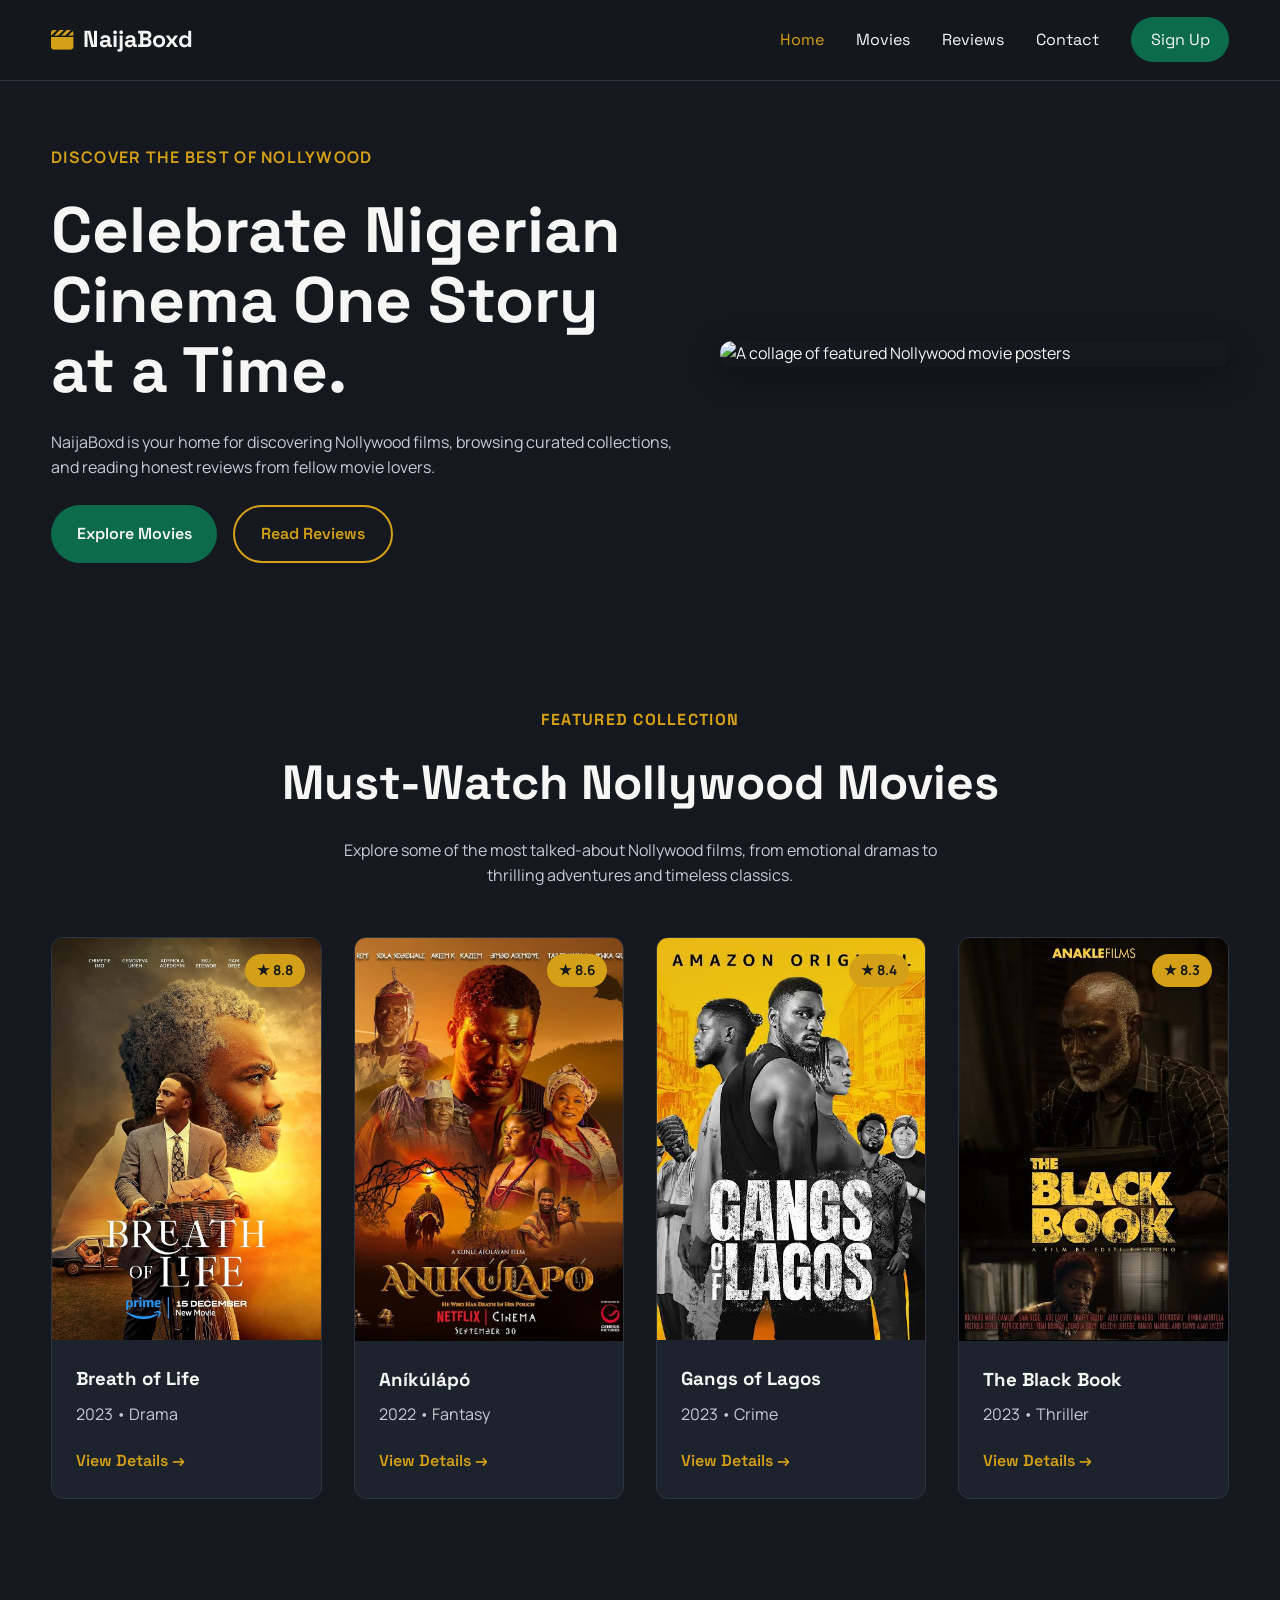
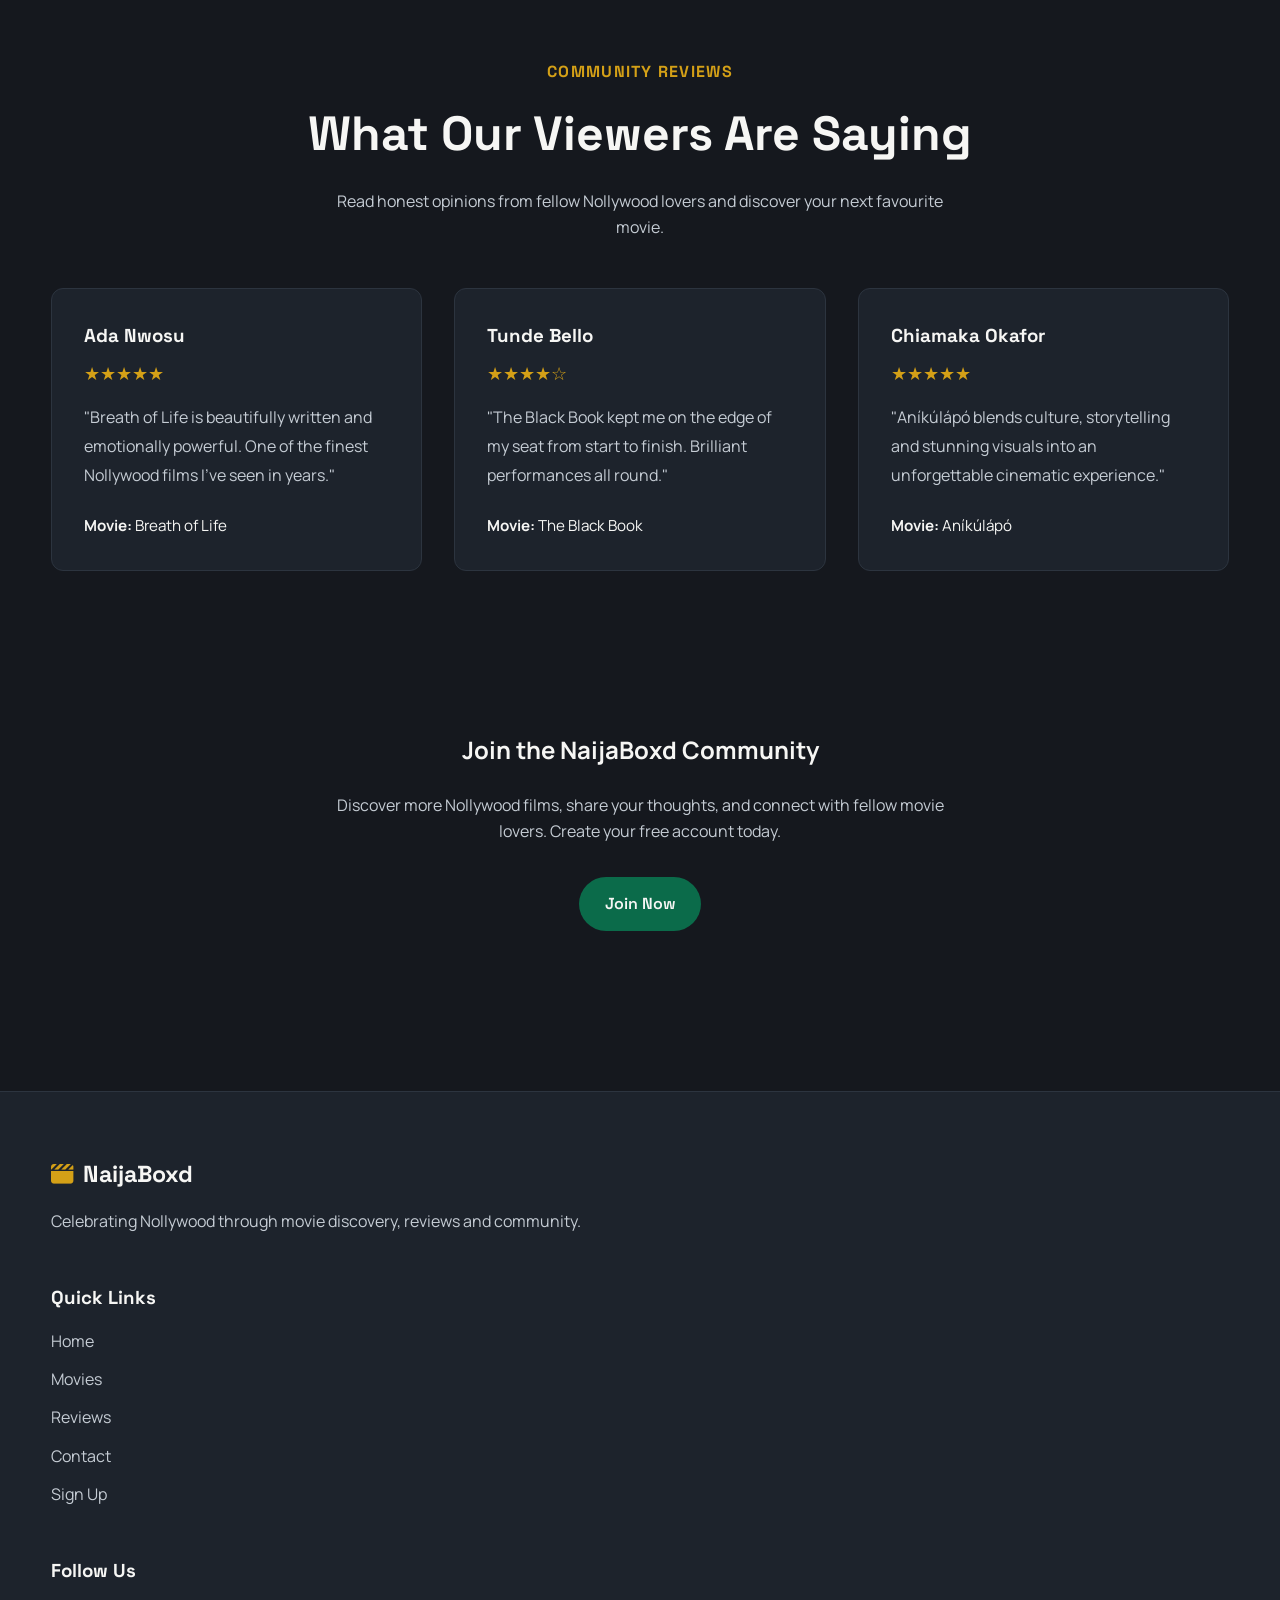
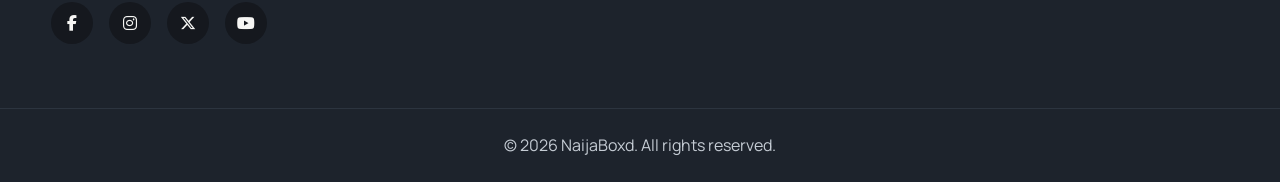
==== index.html @ 6eab602f "submission" ====
<!DOCTYPE html>
<html lang="en">
<head>
    <!-- ==========================================
         Document Meta Information
    =========================================== -->
    <meta charset="UTF-8">
    <meta name="viewport" content="width=device-width, initial-scale=1.0">

    <title>NaijaBoxd | Discover Nollywood Movies</title>

    <meta
        name="description"
        content="Discover Nollywood movies, browse curated collections, and read thoughtful reviews on NaijaBoxd."
    >

    <!-- Google Fonts -->
    <link rel="preconnect" href="https://fonts.googleapis.com">
    <link rel="preconnect" href="https://fonts.gstatic.com" crossorigin>

    <link href="https://fonts.googleapis.com/css2?family=Manrope:wght@400;500;600;700&family=Space+Grotesk:wght@500;600;700&display=swap" rel="stylesheet">

    <!-- Font Awesome -->
    <link
        rel="stylesheet"
        href="https://cdnjs.cloudflare.com/ajax/libs/font-awesome/6.7.2/css/all.min.css"
    >

    <!-- Global Styles -->
    <link rel="stylesheet" href="css/style.css">
    <!-- Local Styles -->
    <link rel="stylesheet" href="css/index.css">
</head>

<body>

    <!-- ==========================================
         Site Header
    =========================================== -->

    <header class="site-header">

        <div class="header-container">

            <!-- ======================
                 Brand Logo
            ======================= -->

            <a href="index.html" class="logo" aria-label="NaijaBoxd Home">

                <i class="fa-solid fa-clapperboard"></i>

                <span>NaijaBoxd</span>

            </a>


            <!-- ====================================
                 Mobile Navigation Toggle
            ===================================== -->

            <input
                type="checkbox"
                id="nav-toggle"
                class="nav-toggle"
                aria-label="Toggle Navigation Menu"
            >

            <label
                for="nav-toggle"
                class="hamburger"
                aria-hidden="true"
            >
                <span></span>
                <span></span>
                <span></span>
            </label>


            <!-- ======================
                 Main Navigation
            ======================= -->

            <nav
                class="main-navigation"
                aria-label="Primary Navigation"
            >

                <ul class="nav-list">

                    <li>
                        <a href="index.html" class="active">
                            Home
                        </a>
                    </li>

                    <!-- Movies Dropdown -->

                    <li class="dropdown">

                        <a href="movies.html">
                            Movies
                        </a>

                        <ul
                            class="dropdown-menu"
                            aria-label="Movie Categories"
                        >

                            <li>
                                <a href="movies.html#trending">
                                    Trending
                                </a>
                            </li>

                            <li>
                                <a href="movies.html#loved-classics">
                                    Loved Classics
                                </a>
                            </li>

                            <li>
                                <a href="movies.html#nollywood-classics">
                                    Nollywood Classics
                                </a>
                            </li>

                        </ul>

                    </li>

                    <li>
                        <a href="reviews.html">
                            Reviews
                        </a>
                    </li>

                    <li>
                        <a href="contact.html">
                            Contact
                        </a>
                    </li>

                    <li>

                        <a
                            href="signup.html"
                            class="signup-btn"
                        >
                            Sign Up
                        </a>

                    </li>

                </ul>

            </nav>

        </div>

    </header>

    <!-- ==========================================
     Hero Section
========================================== -->

    <main>

        <section class="hero">

            <div class="hero-container">

                <!-- Hero Content -->

                <article class="hero-content">

                    <p class="hero-tagline">
                        Discover the Best of Nollywood
                    </p>

                    <h1>
                        Celebrate Nigerian Cinema One Story at a Time.
                    </h1>

                    <p class="hero-description">
                        NaijaBoxd is your home for discovering Nollywood films,
                        browsing curated collections, and reading honest reviews
                        from fellow movie lovers.
                    </p>

                    <div class="hero-actions">

                        <a href="movies.html" class="btn btn-primary">
                            Explore Movies
                        </a>

                        <a href="reviews.html" class="btn btn-secondary">
                            Read Reviews
                        </a>

                    </div>

                </article>

                <!-- Hero Visual -->

                <aside
                    class="hero-visual"
                    aria-label="Featured Nollywood Posters"
                >

                    <img
                        src="images/featured-posters.jpg"
                        alt="A collage of featured Nollywood movie posters"
                    >

                </aside>

            </div>

        </section>

        <!-- ==========================================
            Featured Collection Section
        ========================================== -->

        <section class="featured-collection" aria-labelledby="featured-heading">

            <div class="section-container">

                <header class="section-header">

                    <p class="section-tag">
                        Featured Collection
                    </p>

                    <h2 id="featured-heading">
                        Must-Watch Nollywood Movies
                    </h2>

                    <p class="section-description">
                        Explore some of the most talked-about Nollywood films, from
                        emotional dramas to thrilling adventures and timeless classics.
                    </p>

                </header>

                <div class="movie-grid">

                    <!-- Movie Card 1 -->

                    <article class="movie-card">

                        <figure class="movie-poster">

                            <img
                                src="images/posters/Breath_of_Life_(2023).jpg"
                                alt="Breath of Life movie poster"
                            >

                            <span class="movie-rating">
                                ★ 8.8
                            </span>

                        </figure>

                        <div class="movie-info">

                            <h3 class="movie-title">
                                Breath of Life
                            </h3>

                            <p class="movie-meta">
                                2023 • Drama
                            </p>

                            <a href="#" class="movie-link">
                                View Details →
                            </a>

                        </div>

                    </article>

                    <!-- Movie Card 2 -->

                    <article class="movie-card">

                        <figure class="movie-poster">

                            <img
                                src="images/posters/anilulapo-final.jpg"
                                alt="Aníkúlápó movie poster"
                            >

                            <span class="movie-rating">
                                ★ 8.6
                            </span>

                        </figure>

                        <div class="movie-info">

                            <h3 class="movie-title">
                                Aníkúlápó
                            </h3>

                            <p class="movie-meta">
                                2022 • Fantasy
                            </p>

                            <a href="#" class="movie-link">
                                View Details →
                            </a>

                        </div>

                    </article>

                    <!-- Movie Card 3 -->

                    <article class="movie-card">

                        <figure class="movie-poster">

                            <img
                                src="images/posters/gangsoflasgidimain.jfif"
                                alt="Gangs of Lagos movie poster"
                            >

                            <span class="movie-rating">
                                ★ 8.4
                            </span>

                        </figure>

                        <div class="movie-info">

                            <h3 class="movie-title">
                                Gangs of Lagos
                            </h3>

                            <p class="movie-meta">
                                2023 • Crime
                            </p>

                            <a href="#" class="movie-link">
                                View Details →
                            </a>

                        </div>

                    </article>

                    <!-- Movie Card 4 -->

                    <article class="movie-card">

                        <figure class="movie-poster">

                            <img
                                src="images/posters/black-book-main.jfif"
                                alt="The Black Book movie poster"
                            >

                            <span class="movie-rating">
                                ★ 8.3
                            </span>

                        </figure>

                        <div class="movie-info">

                            <h3 class="movie-title">
                                The Black Book
                            </h3>

                            <p class="movie-meta">
                                2023 • Thriller
                            </p>

                            <a href="#" class="movie-link">
                                View Details →
                            </a>

                        </div>
                    </article>
                </div>
            </div>
        </section>

        <!-- ==========================================
     Featured Reviews Section
        ========================================== -->

        <section class="featured-reviews" aria-labelledby="reviews-heading">

            <div class="section-container">

                <header class="section-header">

                    <p class="section-tag">
                        Community Reviews
                    </p>

                    <h2 id="reviews-heading">
                        What Our Viewers Are Saying
                    </h2>

                    <p class="section-description">
                        Read honest opinions from fellow Nollywood lovers and discover
                        your next favourite movie.
                    </p>

                </header>

                <div class="reviews-grid">

                    <!-- Review Card 1 -->

                    <article class="review-card">

                        <h3 class="reviewer-name">
                            Ada Nwosu
                        </h3>

                        <p class="review-rating">
                            ★★★★★
                        </p>

                        <p class="review-text">
                            "Breath of Life is beautifully written and emotionally
                            powerful. One of the finest Nollywood films I've seen in
                            years."
                        </p>

                        <p class="review-movie">
                            <strong>Movie:</strong> Breath of Life
                        </p>

                    </article>

                    <!-- Review Card 2 -->

                    <article class="review-card">

                        <h3 class="reviewer-name">
                            Tunde Bello
                        </h3>

                        <p class="review-rating">
                            ★★★★☆
                        </p>

                        <p class="review-text">
                            "The Black Book kept me on the edge of my seat from start
                            to finish. Brilliant performances all round."
                        </p>

                        <p class="review-movie">
                            <strong>Movie:</strong> The Black Book
                        </p>

                    </article>

                    <!-- Review Card 3 -->

                    <article class="review-card">

                        <h3 class="reviewer-name">
                            Chiamaka Okafor
                        </h3>

                        <p class="review-rating">
                            ★★★★★
                        </p>

                        <p class="review-text">
                            "Aníkúlápó blends culture, storytelling and stunning visuals
                            into an unforgettable cinematic experience."
                        </p>

                        <p class="review-movie">
                            <strong>Movie:</strong> Aníkúlápó
                        </p>

                    </article>

                </div>

            </div>

        </section>

        <!-- ==========================================
            Join the Community Section
        ========================================== -->

        <section class="join-community" aria-labelledby="community-heading">

            <div class="section-container">

                <h2 id="community-heading">
                    Join the NaijaBoxd Community
                </h2>

                <p class="community-text">
                    Discover more Nollywood films, share your thoughts, and connect
                    with fellow movie lovers. Create your free account today.
                </p>

                <a href="signup.html" class="btn btn-primary">
                    Join Now
                </a>

            </div>
        </section>
    </main>

    <!-- ==========================================
    Site Footer
    ========================================== -->

    <footer class="site-footer">

        <div class="footer-container">

            <!-- Brand -->

            <div class="footer-brand">

                <a href="index.html" class="logo">

                    <i class="fa-solid fa-clapperboard"></i>

                    <span>NaijaBoxd</span>

                </a>

                <p>
                    Celebrating Nollywood through movie discovery,
                    reviews and community.
                </p>

            </div>

            <!-- Quick Links -->

            <nav
                class="footer-nav"
                aria-label="Footer Navigation"
            >

                <h3>Quick Links</h3>

                <ul>

                    <li><a href="index.html">Home</a></li>

                    <li><a href="movies.html">Movies</a></li>

                    <li><a href="reviews.html">Reviews</a></li>

                    <li><a href="contact.html">Contact</a></li>

                    <li><a href="signup.html">Sign Up</a></li>

                </ul>

            </nav>

            <!-- Socials -->

            <div class="footer-social">

                <h3>Follow Us</h3>

                <div class="social-icons">

                    <a href="#" aria-label="Facebook">

                        <i class="fa-brands fa-facebook-f"></i>

                    </a>

                    <a href="#" aria-label="Instagram">

                        <i class="fa-brands fa-instagram"></i>

                    </a>

                    <a href="#" aria-label="X">

                        <i class="fa-brands fa-x-twitter"></i>

                    </a>

                    <a href="#" aria-label="YouTube">

                        <i class="fa-brands fa-youtube"></i>

                    </a>

                </div>

            </div>

        </div>

        <div class="footer-bottom">

            <p>

                &copy; 2026 NaijaBoxd. All rights reserved.

            </p>

        </div>

    </footer>
</body>
</html>
---- css/style.css ----
/* ==========================================
   GOOGLE FONT VARIABLES
========================================== */

:root{

    --clr-bg:#15181E;
    --clr-surface:#1D232C;

    --clr-primary:#0B6B4A;
    --clr-primary-light:#13865F;

    --clr-accent:#D4A017;

    --clr-text:#F6F6F4;
    --clr-muted:#C5CCD4;

    --clr-border:#2C343F;

    --font-heading:"Space Grotesk", sans-serif;
    --font-body:"Manrope", sans-serif;

    --shadow:0 8px 30px rgba(0,0,0,.35);

    --transition:.35s ease;

    --radius:12px;

    --max-width:1200px;

}

/* ==========================================
   RESET
========================================== */

*,
*::before,
*::after{
    margin:0;
    padding:0;
    box-sizing:border-box;
}

html{
    scroll-behavior:smooth;
}

body{

    background:var(--clr-bg);

    color:var(--clr-text);

    font-family:var(--font-body);

    line-height:1.6;

}

img{
    display:block;
    max-width:100%;
}

a{
    color:inherit;
    text-decoration:none;
}

ul{
    list-style:none;
}

/* ==========================================
   HEADER
========================================== */

.site-header{

    position:sticky;

    top:0;

    z-index:999;

    background:rgba(21,24,30,.96);

    backdrop-filter:blur(12px);

    border-bottom:1px solid var(--clr-border);

}

/* ==========================================
   CONTAINER
========================================== */

.header-container{

    width:min(92%, var(--max-width));

    margin:auto;

    display:flex;

    align-items:center;

    justify-content:space-between;

    min-height:80px;

}

/* ==========================================
   LOGO
========================================== */

.logo{

    display:flex;

    align-items:center;

    gap:.6rem;

    font-family:var(--font-heading);

    font-size:1.45rem;

    font-weight:700;

    color:var(--clr-text);

}

.logo i{

    color:var(--clr-accent);

    font-size:1.4rem;

}

/* ==========================================
   NAVIGATION
========================================== */

.nav-list{

    display:flex;

    align-items:center;

    gap:2rem;

}

.nav-list a{

    font-family:var(--font-heading);

    transition:var(--transition);

}

.nav-list a:hover{

    color:var(--clr-accent);

}

.active{

    color:var(--clr-accent);

}

/* ==========================================
   SIGNUP BUTTON
========================================== */

.signup-btn{

    background:var(--clr-primary);

    padding:.75rem 1.2rem;

    border-radius:999px;

    transition:var(--transition);

}

.signup-btn:hover{

    background:var(--clr-primary-light);

    color:white;

}

/* ==========================================
   DROPDOWN
========================================== */

.dropdown{

    position:relative;

}

.dropdown-menu{

    position:absolute;

    top:180%;

    left:0;

    min-width:220px;

    background:var(--clr-surface);

    border:1px solid var(--clr-border);

    border-radius:var(--radius);

    box-shadow:var(--shadow);

    opacity:0;

    visibility:hidden;

    transition:var(--transition);

}

.dropdown-menu li{

    border-bottom:1px solid var(--clr-border);

}

.dropdown-menu li:last-child{

    border:none;

}

.dropdown-menu a{

    display:block;

    padding:1rem;

}

.dropdown:hover .dropdown-menu{

    opacity:1;

    visibility:visible;

    top:140%;

}

/* ==========================================
   MOBILE MENU
========================================== */

.nav-toggle{

    display:none;

}

.hamburger{

    display:none;

    cursor:pointer;

}

.hamburger span{

    display:block;

    width:28px;

    height:3px;

    margin:6px;

    background:var(--clr-text);

    transition:var(--transition);

}
/* ==========================================
   MOVIE CARD
========================================== */

.movie-card {
    background: var(--clr-surface);
    border: 1px solid var(--clr-border);
    border-radius: var(--radius);
    overflow: hidden;
    transition: var(--transition);
}

.movie-card:hover {
    transform: translateY(-8px);
    box-shadow: var(--shadow);
}

.movie-poster{
    position: relative;
    aspect-ratio: 2 / 3;
    overflow: hidden;
}

.movie-poster img{
    width:100%;
    height:100%;
    object-fit:cover;
    display:block;
}

.movie-rating {
    position: absolute;
    top: 1rem;
    right: 1rem;
    background: var(--clr-accent);
    color: var(--clr-bg);
    padding: 0.35rem 0.75rem;
    border-radius: 999px;
    font-weight: 700;
    font-size: 0.85rem;
}

.movie-info {
    padding: 1.5rem;
}

.movie-title {
    font-family: var(--font-heading);
    margin-bottom: 0.5rem;
}

.movie-meta {
    color: var(--clr-muted);
    margin-bottom: 1.25rem;
}

.movie-link {
    color: var(--clr-accent);
    font-family: var(--font-heading);
    font-weight: 600;
    transition: var(--transition);
}

.movie-link:hover {
    letter-spacing: 0.04em;
}

/* ==========================================
   SHARED SECTION LAYOUT
========================================== */

.section-container{
    width: min(92%, var(--max-width));
    margin: 0 auto;
}

.section-header{
    text-align: center;
    margin-bottom: 3rem;
}

.section-tag{
    color: var(--clr-accent);
    font-family: var(--font-heading);
    font-weight: 700;
    text-transform: uppercase;
    letter-spacing: .08em;
    margin-bottom: .75rem;
}

.section-description{
    max-width: 650px;
    margin: 0 auto;
    color: var(--clr-muted);
}

.movie-grid{
    display: grid;
    gap: 2rem;
}



/* ==========================================
   FOOTER
========================================== */

.site-footer{

    background:var(--clr-surface);

    margin-top:5rem;

    border-top:1px solid var(--clr-border);

}

.footer-container{
    width:min(92%,var(--max-width));

    margin:auto;

    padding:4rem 0;

    display:grid;

    gap:3rem;

    grid-template-columns:1fr;   /* Mobile first */
}

.footer-brand p{

    margin-top:1rem;

    color:var(--clr-muted);

}

.footer-nav h3,
.footer-social h3{

    font-family:var(--font-heading);

    margin-bottom:1rem;

}

.footer-nav ul{

    display:flex;

    flex-direction:column;

    gap:.8rem;

}

.footer-nav a{

    color:var(--clr-muted);

    transition:var(--transition);

}

.footer-nav a:hover{

    color:var(--clr-accent);

}

.social-icons{

    display:flex;

    flex-wrap: wrap;

    gap:1rem;

}

.social-icons a{

    display:flex;

    justify-content:center;

    align-items:center;

    width:42px;

    height:42px;

    border-radius:50%;

    background:var(--clr-bg);

    transition:var(--transition);

}

.social-icons a:hover{

    background:var(--clr-primary);

}

.footer-bottom{

    border-top:1px solid var(--clr-border);

    text-align:center;

    padding:1.5rem;

    color:var(--clr-muted);

}

/* ==========================================
   RESPONSIVE
========================================== */

@media (min-width:600px){
    .movie-grid{
        grid-template-columns: repeat(2,1fr);
    }

}

@media (max-width:768px){

    .hamburger{

        display:block;

    }

    .main-navigation{

        position:absolute;

        top:100%;

        left:0;

        width:100%;

        background:var(--clr-surface);

        max-height:0;

        overflow:hidden;

        transition:.4s ease;

        border-bottom:1px solid var(--clr-border);

    }

    .nav-list{

        flex-direction:column;

        align-items:flex-start;

        gap:0;

        padding:1rem;

    }

    .nav-list li{

        width:100%;

    }

    .nav-list a{

        display:block;

        padding:1rem 0;

    }

    .dropdown-menu{

        position:static;

        opacity:1;

        visibility:visible;

        box-shadow:none;

        border:none;

        background:transparent;

        padding-left:1rem;

    }

    .dropdown-menu a{

        padding:.75rem 0;

        color:var(--clr-muted);

    }

    .nav-toggle:checked ~ .main-navigation{

        max-height:700px;

    }

    .footer-container{
        grid-template-columns:2fr 1fr 1fr;

    }

}

@media (min-width:992px){
    .movie-grid{
        grid-template-columns: repeat(4,1fr);
    }

}
---- css/index.css ----
/* ==========================================
   HERO SECTION
========================================== */

.hero{

    padding:4rem 0;

}

.hero-container{

    width:min(92%, var(--max-width));

    margin:auto;

    display:grid;

    gap:3rem;

    align-items:center;

}

.hero-content{

    display:flex;

    flex-direction:column;

    gap:1.5rem;

}

.hero-tagline{

    color:var(--clr-accent);

    font-weight:700;

    letter-spacing:.08em;

    text-transform:uppercase;

}

.hero h1{

    font-family:var(--font-heading);

    font-size:clamp(2.5rem,5vw,4.5rem);

    line-height:1.1;

}

.hero-description{

    color:var(--clr-muted);

    max-width:40rem;

}

.hero-actions{

    display:flex;

    flex-wrap:wrap;

    gap:1rem;

}

/* Shared Button Styles */

.btn{

    display:inline-flex;

    align-items:center;

    justify-content:center;

    padding:.9rem 1.6rem;

    border-radius:999px;

    font-family:var(--font-heading);

    font-weight:600;

    transition:var(--transition);

}

.btn-primary{

    background:var(--clr-primary);

    color:var(--clr-text);

}

.btn-primary:hover{

    background:var(--clr-primary-light);

}

.btn-secondary{

    border:2px solid var(--clr-accent);

    color:var(--clr-accent);

}

.btn-secondary:hover{

    background:var(--clr-accent);

    color:var(--clr-bg);

}

/* Hero Visual */

.hero-visual img{

    width:100%;

    border-radius:var(--radius);

    box-shadow:var(--shadow);

    object-fit:cover;

}

/* ==========================================
   FEATURED COLLECTION
========================================== */

.featured-collection {
    padding: 5rem 0;
}

.section-container {
    width: min(92%, var(--max-width));
    margin: 0 auto;
}

.section-header {
    text-align: center;
    margin-bottom: 3rem;
}

.section-tag {
    color: var(--clr-accent);
    font-family: var(--font-heading);
    font-weight: 700;
    text-transform: uppercase;
    letter-spacing: 0.08em;
    margin-bottom: 0.75rem;
}

.section-header h2 {
    font-family: var(--font-heading);
    font-size: clamp(2rem, 5vw, 3rem);
    margin-bottom: 1rem;
}

.section-description {
    max-width: 650px;
    margin: 0 auto;
    color: var(--clr-muted);
}

.movie-grid {
    display: grid;
    gap: 2rem;
}


/* ==========================================
   FEATURED REVIEWS
========================================== */

.featured-reviews {
    padding: 5rem 0;
}

.reviews-grid {
    display: grid;
    gap: 2rem;
}

.review-card {
    background: var(--clr-surface);
    border: 1px solid var(--clr-border);
    border-radius: var(--radius);
    padding: 2rem;
    transition: var(--transition);
}

.review-card:hover {
    transform: translateY(-8px);
    box-shadow: var(--shadow);
}

.reviewer-name {
    font-family: var(--font-heading);
    margin-bottom: 0.5rem;
}

.review-rating {
    color: var(--clr-accent);
    margin-bottom: 1rem;
    font-size: 1.1rem;
}

.review-text {
    color: var(--clr-muted);
    margin-bottom: 1.5rem;
    line-height: 1.8;
}

.review-movie {
    font-size: 0.95rem;
}

/* ==========================================
   JOIN COMMUNITY
========================================== */

.join-community{

    padding:5rem 0;

    text-align:center;

}

.community-text{

    max-width:650px;

    margin:1.5rem auto 2rem;

    color:var(--clr-muted);

}

/* ==========================================
   RESPONSIVE
========================================== */
@media (min-width: 600px) {
    .movie-grid {
        grid-template-columns: repeat(2, 1fr);
    }
}

@media (min-width:768px){

    .hero-container{
        grid-template-columns:1.1fr .9fr;
    }

    .reviews-grid {
        grid-template-columns: repeat(3, 1fr);
    }

}
@media (min-width: 992px) {
    .movie-grid {
        grid-template-columns: repeat(4, 1fr);
    }
}
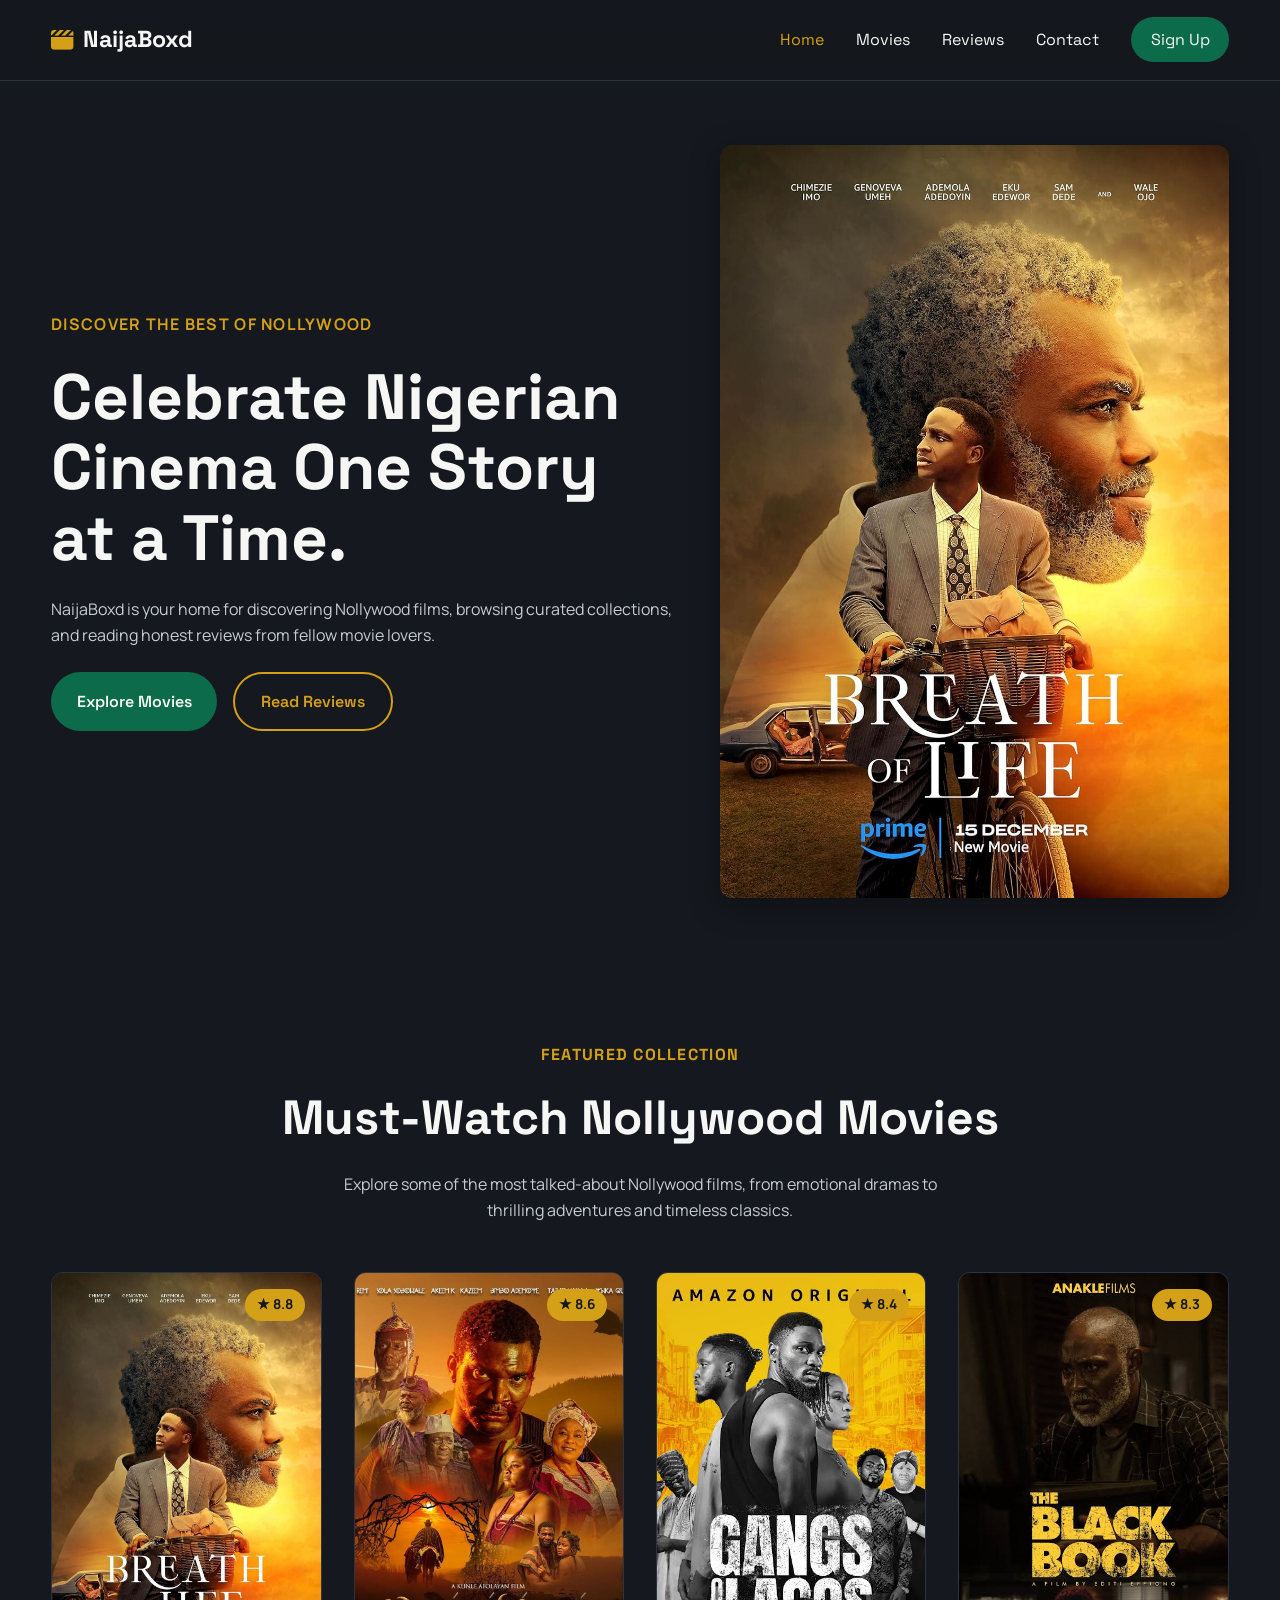
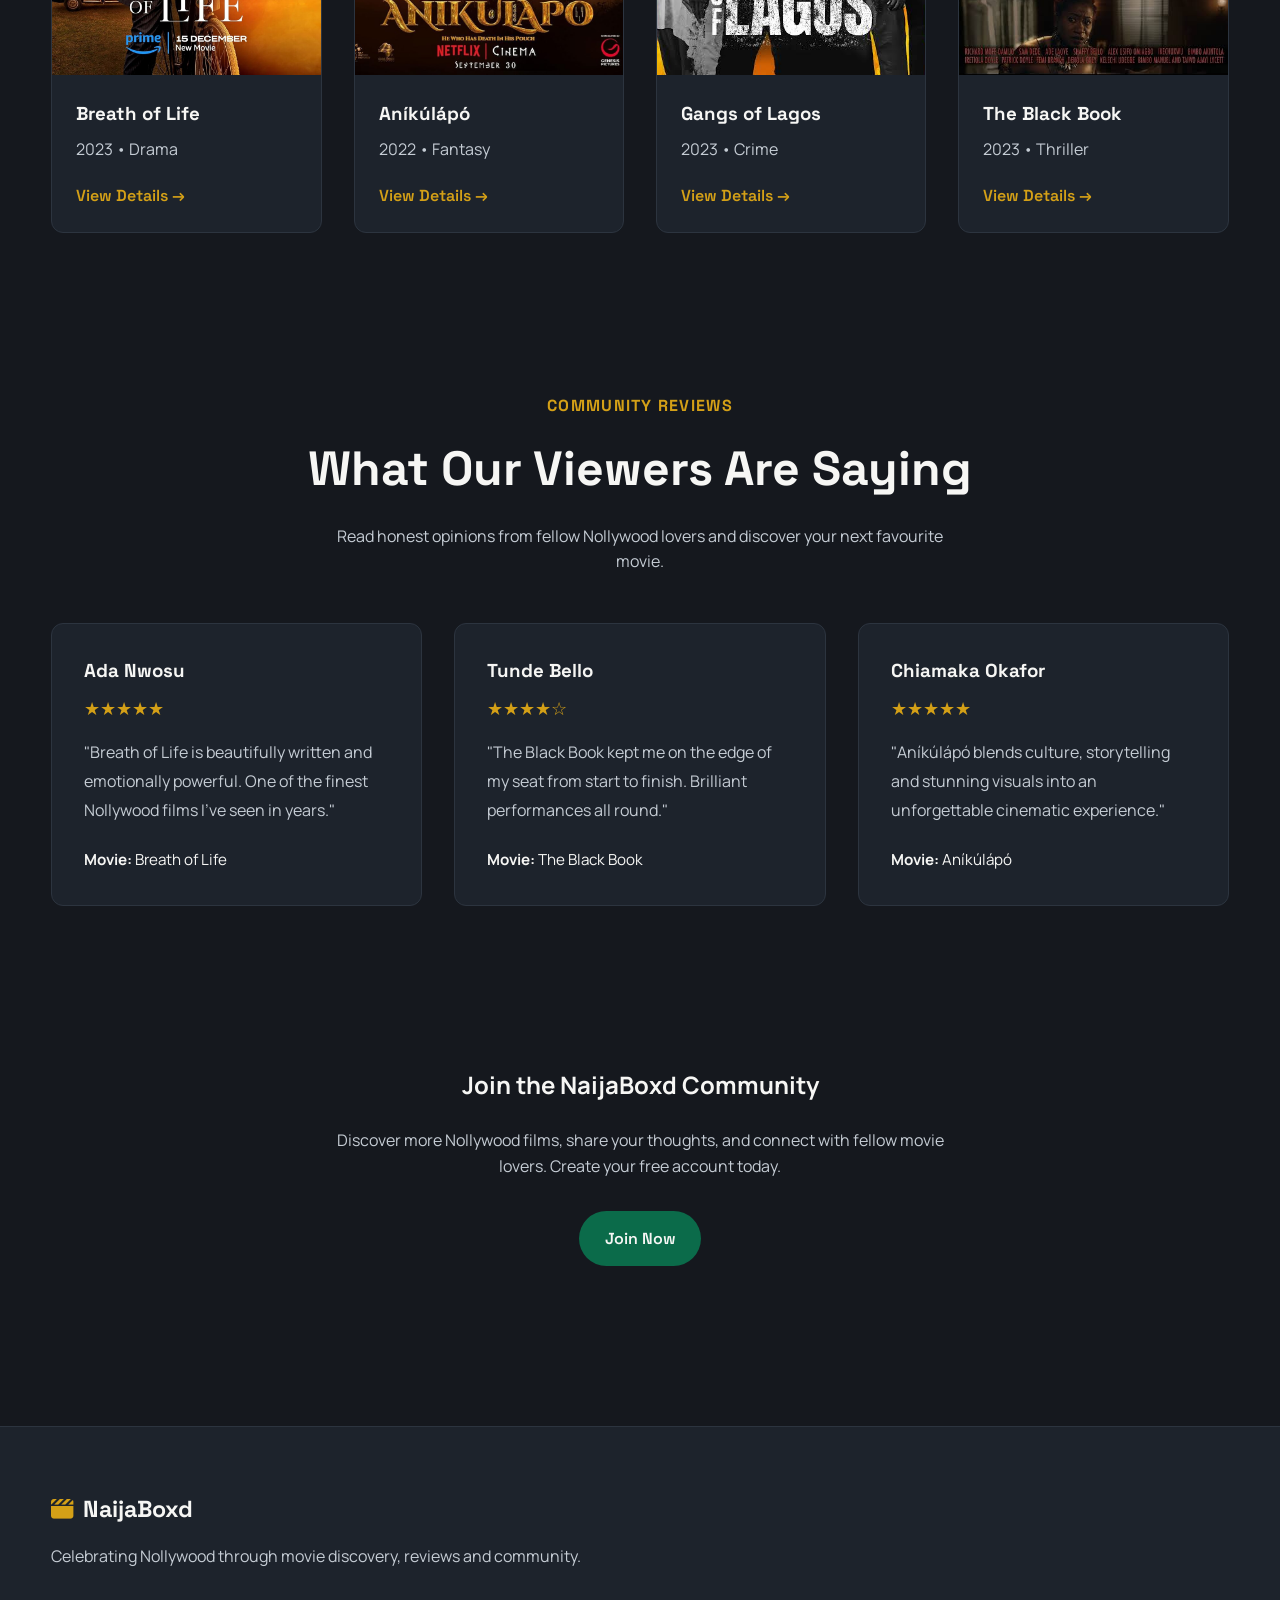
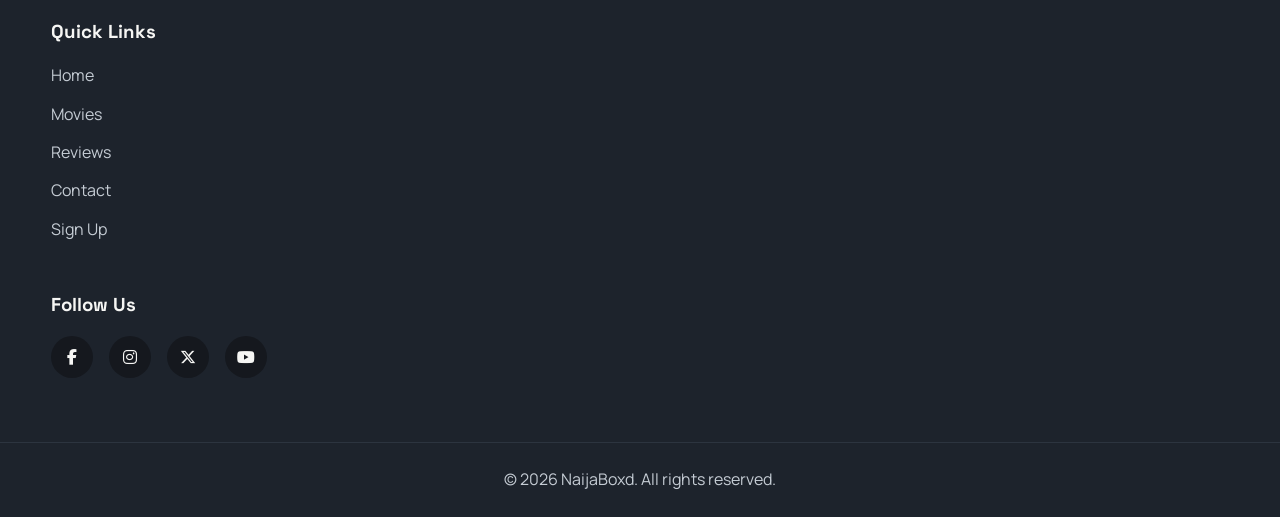
==== commit 48e7424b: "few changes" ====
--- a/index.html
+++ b/index.html
@@ -1,622 +1,617 @@
 <!DOCTYPE html>
 <html lang="en">
-<head>
-    <!-- ==========================================
-         Document Meta Information
-    =========================================== -->
-    <meta charset="UTF-8">
-    <meta name="viewport" content="width=device-width, initial-scale=1.0">
-
-    <title>NaijaBoxd | Discover Nollywood Movies</title>
-
-    <meta
-        name="description"
-        content="Discover Nollywood movies, browse curated collections, and read thoughtful reviews on NaijaBoxd."
-    >
-
-    <!-- Google Fonts -->
-    <link rel="preconnect" href="https://fonts.googleapis.com">
-    <link rel="preconnect" href="https://fonts.gstatic.com" crossorigin>
-
-    <link href="https://fonts.googleapis.com/css2?family=Manrope:wght@400;500;600;700&family=Space+Grotesk:wght@500;600;700&display=swap" rel="stylesheet">
-
-    <!-- Font Awesome -->
-    <link
-        rel="stylesheet"
-        href="https://cdnjs.cloudflare.com/ajax/libs/font-awesome/6.7.2/css/all.min.css"
-    >
-
-    <!-- Global Styles -->
-    <link rel="stylesheet" href="css/style.css">
-    <!-- Local Styles -->
-    <link rel="stylesheet" href="css/index.css">
-</head>
-
-<body>
-
-    <!-- ==========================================
-         Site Header
-    =========================================== -->
-
-    <header class="site-header">
-
-        <div class="header-container">
-
-            <!-- ======================
-                 Brand Logo
-            ======================= -->
-
-            <a href="index.html" class="logo" aria-label="NaijaBoxd Home">
-
-                <i class="fa-solid fa-clapperboard"></i>
-
-                <span>NaijaBoxd</span>
-
-            </a>
-
-
-            <!-- ====================================
-                 Mobile Navigation Toggle
-            ===================================== -->
-
-            <input
-                type="checkbox"
-                id="nav-toggle"
-                class="nav-toggle"
-                aria-label="Toggle Navigation Menu"
-            >
-
-            <label
-                for="nav-toggle"
-                class="hamburger"
-                aria-hidden="true"
-            >
-                <span></span>
-                <span></span>
-                <span></span>
-            </label>
-
-
-            <!-- ======================
-                 Main Navigation
-            ======================= -->
-
-            <nav
-                class="main-navigation"
-                aria-label="Primary Navigation"
-            >
-
-                <ul class="nav-list">
-
-                    <li>
-                        <a href="index.html" class="active">
-                            Home
+    <head>
+        <!-- ==========================================
+            Document Meta Information
+        =========================================== -->
+        <meta charset="UTF-8">
+        <meta name="viewport" content="width=device-width, initial-scale=1.0">
+
+        <title>NaijaBoxd | Discover Nollywood Movies</title>
+
+        <meta
+            name="description"
+            content="Discover Nollywood movies, browse curated collections, and read thoughtful reviews on NaijaBoxd."
+        >
+
+        <!-- Google Fonts -->
+        <link rel="preconnect" href="https://fonts.googleapis.com">
+        <link rel="preconnect" href="https://fonts.gstatic.com" crossorigin>
+
+        <link href="https://fonts.googleapis.com/css2?family=Manrope:wght@400;500;600;700&family=Space+Grotesk:wght@500;600;700&display=swap" rel="stylesheet">
+
+        <!-- Font Awesome -->
+        <link
+            rel="stylesheet"
+            href="https://cdnjs.cloudflare.com/ajax/libs/font-awesome/6.7.2/css/all.min.css"
+        >
+
+        <!-- Global Styles -->
+        <link rel="stylesheet" href="css/style.css">
+        <!-- Local Styles -->
+        <link rel="stylesheet" href="css/index.css">
+    </head>
+
+    <body>
+
+        <!-- ==========================================
+            Site Header
+        =========================================== -->
+
+        <header class="site-header">
+
+            <div class="header-container">
+
+                <!-- ======================
+                    Brand Logo
+                ======================= -->
+
+                <a href="index.html" class="logo">
+
+                    <i class="fa-solid fa-clapperboard"></i>
+                    <span>NaijaBoxd</span>
+                </a>
+
+
+                <!-- ====================================
+                    Mobile Navigation Toggle
+                ===================================== -->
+
+                <input
+                    type="checkbox"
+                    id="nav-toggle"
+                    class="nav-toggle"
+                    aria-label="Toggle Navigation Menu"
+                >
+
+                <label
+                    for="nav-toggle"
+                    class="hamburger"
+                    aria-hidden="true"
+                >
+                    <span></span>
+                    <span></span>
+                    <span></span>
+                </label>
+
+
+                <!-- ======================
+                    Main Navigation
+                ======================= -->
+
+                <nav
+                    class="main-navigation"
+                    aria-label="Primary Navigation"
+                >
+
+                    <ul class="nav-list">
+
+                        <li>
+                            <a href="index.html" class="active">
+                                Home
+                            </a>
+                        </li>
+
+                        <!-- Movies Dropdown -->
+
+                        <li class="dropdown">
+
+                            <a href="movies.html">
+                                Movies
+                            </a>
+
+                            <ul class="dropdown-menu" aria-label="Movie Categories">
+
+                                <li>
+                                    <a href="movies.html#trending">
+                                        Trending
+                                    </a>
+                                </li>
+
+                                <li>
+                                    <a href="movies.html#loved-classics">
+                                        Loved Classics
+                                    </a>
+                                </li>
+
+                                <li>
+                                    <a href="movies.html#nollywood-classics">
+                                        Nollywood Classics
+                                    </a>
+                                </li>
+
+                            </ul>
+
+                        </li>
+
+                        <li>
+                            <a href="reviews.html">
+                                Reviews
+                            </a>
+                        </li>
+
+                        <li>
+                            <a href="contact.html">
+                                Contact
+                            </a>
+                        </li>
+
+                        <li>
+
+                            <a
+                                href="signup.html"
+                                class="signup-btn"
+                            >
+                                Sign Up
+                            </a>
+
+                        </li>
+
+                    </ul>
+
+                </nav>
+
+            </div>
+
+        </header>
+
+        <!-- ==========================================
+        Hero Section
+    ========================================== -->
+
+        <main>
+
+            <section class="hero">
+
+                <div class="hero-container">
+
+                    <!-- Hero Content -->
+
+                    <article class="hero-content">
+
+                        <p class="hero-tagline">
+                            Discover the Best of Nollywood
+                        </p>
+
+                        <h1>
+                            Celebrate Nigerian Cinema One Story at a Time.
+                        </h1>
+
+                        <p class="hero-description">
+                            NaijaBoxd is your home for discovering Nollywood films,
+                            browsing curated collections, and reading honest reviews
+                            from fellow movie lovers.
+                        </p>
+
+                        <div class="hero-actions">
+
+                            <a href="movies.html" class="btn btn-primary">
+                                Explore Movies
+                            </a>
+
+                            <a href="reviews.html" class="btn btn-secondary">
+                                Read Reviews
+                            </a>
+
+                        </div>
+
+                    </article>
+
+                    <!-- Hero Visual -->
+
+                    <aside
+                        class="hero-visual"
+                        aria-label="Featured Nollywood Posters"
+                    >
+
+                        <img
+                            src="images/posters/Breath_of_Life_(2023).jpg"
+                            alt="A collage of featured Nollywood movie posters"
+                        >
+
+                    </aside>
+
+                </div>
+
+            </section>
+
+            <!-- ==========================================
+                Featured Collection Section
+            ========================================== -->
+
+            <section class="featured-collection" aria-labelledby="featured-heading">
+
+                <div class="section-container">
+
+                    <header class="section-header">
+
+                        <p class="section-tag">
+                            Featured Collection
+                        </p>
+
+                        <h2 id="featured-heading">
+                            Must-Watch Nollywood Movies
+                        </h2>
+
+                        <p class="section-description">
+                            Explore some of the most talked-about Nollywood films, from
+                            emotional dramas to thrilling adventures and timeless classics.
+                        </p>
+
+                    </header>
+
+                    <div class="movie-grid">
+
+                        <!-- Movie Card 1 -->
+
+                        <article class="movie-card">
+
+                            <figure class="movie-poster">
+
+                                <img
+                                    src="images/posters/Breath_of_Life_(2023).jpg"
+                                    alt="Breath of Life movie poster"
+                                >
+
+                                <span class="movie-rating">
+                                    ★ 8.8
+                                </span>
+
+                            </figure>
+
+                            <div class="movie-info">
+
+                                <h3 class="movie-title">
+                                    Breath of Life
+                                </h3>
+
+                                <p class="movie-meta">
+                                    2023 • Drama
+                                </p>
+
+                                <a href="#" class="movie-link">
+                                    View Details →
+                                </a>
+
+                            </div>
+
+                        </article>
+
+                        <!-- Movie Card 2 -->
+
+                        <article class="movie-card">
+
+                            <figure class="movie-poster">
+
+                                <img
+                                    src="images/posters/anilulapo-final.jpg"
+                                    alt="Aníkúlápó movie poster"
+                                >
+
+                                <span class="movie-rating">
+                                    ★ 8.6
+                                </span>
+
+                            </figure>
+
+                            <div class="movie-info">
+
+                                <h3 class="movie-title">
+                                    Aníkúlápó
+                                </h3>
+
+                                <p class="movie-meta">
+                                    2022 • Fantasy
+                                </p>
+
+                                <a href="#" class="movie-link">
+                                    View Details →
+                                </a>
+
+                            </div>
+
+                        </article>
+
+                        <!-- Movie Card 3 -->
+
+                        <article class="movie-card">
+
+                            <figure class="movie-poster">
+
+                                <img
+                                    src="images/posters/gangsoflasgidimain.jfif"
+                                    alt="Gangs of Lagos movie poster"
+                                >
+
+                                <span class="movie-rating">
+                                    ★ 8.4
+                                </span>
+
+                            </figure>
+
+                            <div class="movie-info">
+
+                                <h3 class="movie-title">
+                                    Gangs of Lagos
+                                </h3>
+
+                                <p class="movie-meta">
+                                    2023 • Crime
+                                </p>
+
+                                <a href="#" class="movie-link">
+                                    View Details →
+                                </a>
+
+                            </div>
+
+                        </article>
+
+                        <!-- Movie Card 4 -->
+
+                        <article class="movie-card">
+
+                            <figure class="movie-poster">
+
+                                <img
+                                    src="images/posters/black-book-main.jfif"
+                                    alt="The Black Book movie poster"
+                                >
+
+                                <span class="movie-rating">
+                                    ★ 8.3
+                                </span>
+
+                            </figure>
+
+                            <div class="movie-info">
+
+                                <h3 class="movie-title">
+                                    The Black Book
+                                </h3>
+
+                                <p class="movie-meta">
+                                    2023 • Thriller
+                                </p>
+
+                                <a href="#" class="movie-link">
+                                    View Details →
+                                </a>
+
+                            </div>
+                        </article>
+                    </div>
+                </div>
+            </section>
+
+            <!-- ==========================================
+        Featured Reviews Section
+            ========================================== -->
+
+            <section class="featured-reviews" aria-labelledby="reviews-heading">
+
+                <div class="section-container">
+
+                    <header class="section-header">
+
+                        <p class="section-tag">
+                            Community Reviews
+                        </p>
+
+                        <h2 id="reviews-heading">
+                            What Our Viewers Are Saying
+                        </h2>
+
+                        <p class="section-description">
+                            Read honest opinions from fellow Nollywood lovers and discover
+                            your next favourite movie.
+                        </p>
+
+                    </header>
+
+                    <div class="reviews-grid">
+
+                        <!-- Review Card 1 -->
+
+                        <article class="review-card">
+
+                            <h3 class="reviewer-name">
+                                Ada Nwosu
+                            </h3>
+
+                            <p class="review-rating">
+                                ★★★★★
+                            </p>
+
+                            <p class="review-text">
+                                "Breath of Life is beautifully written and emotionally
+                                powerful. One of the finest Nollywood films I've seen in
+                                years."
+                            </p>
+
+                            <p class="review-movie">
+                                <strong>Movie:</strong> Breath of Life
+                            </p>
+
+                        </article>
+
+                        <!-- Review Card 2 -->
+
+                        <article class="review-card">
+
+                            <h3 class="reviewer-name">
+                                Tunde Bello
+                            </h3>
+
+                            <p class="review-rating">
+                                ★★★★☆
+                            </p>
+
+                            <p class="review-text">
+                                "The Black Book kept me on the edge of my seat from start
+                                to finish. Brilliant performances all round."
+                            </p>
+
+                            <p class="review-movie">
+                                <strong>Movie:</strong> The Black Book
+                            </p>
+
+                        </article>
+
+                        <!-- Review Card 3 -->
+
+                        <article class="review-card">
+
+                            <h3 class="reviewer-name">
+                                Chiamaka Okafor
+                            </h3>
+
+                            <p class="review-rating">
+                                ★★★★★
+                            </p>
+
+                            <p class="review-text">
+                                "Aníkúlápó blends culture, storytelling and stunning visuals
+                                into an unforgettable cinematic experience."
+                            </p>
+
+                            <p class="review-movie">
+                                <strong>Movie:</strong> Aníkúlápó
+                            </p>
+
+                        </article>
+
+                    </div>
+
+                </div>
+
+            </section>
+
+            <!-- ==========================================
+                Join the Community Section
+            ========================================== -->
+
+            <section class="join-community" aria-labelledby="community-heading">
+
+                <div class="section-container">
+
+                    <h2 id="community-heading">
+                        Join the NaijaBoxd Community
+                    </h2>
+
+                    <p class="community-text">
+                        Discover more Nollywood films, share your thoughts, and connect
+                        with fellow movie lovers. Create your free account today.
+                    </p>
+
+                    <a href="signup.html" class="btn btn-primary">
+                        Join Now
+                    </a>
+
+                </div>
+            </section>
+        </main>
+
+        <!-- ==========================================
+        Site Footer
+        ========================================== -->
+
+        <footer class="site-footer">
+
+            <div class="footer-container">
+
+                <!-- Brand -->
+
+                <div class="footer-brand">
+
+                    <a href="index.html" class="logo">
+
+                        <i class="fa-solid fa-clapperboard"></i>
+
+                        <span>NaijaBoxd</span>
+
+                    </a>
+
+                    <p>
+                        Celebrating Nollywood through movie discovery,
+                        reviews and community.
+                    </p>
+
+                </div>
+
+                <!-- Quick Links -->
+
+                <nav
+                    class="footer-nav"
+                    aria-label="Footer Navigation"
+                >
+
+                    <h3>Quick Links</h3>
+
+                    <ul>
+
+                        <li><a href="index.html">Home</a></li>
+
+                        <li><a href="movies.html">Movies</a></li>
+
+                        <li><a href="reviews.html">Reviews</a></li>
+
+                        <li><a href="contact.html">Contact</a></li>
+
+                        <li><a href="signup.html">Sign Up</a></li>
+
+                    </ul>
+
+                </nav>
+
+                <!-- Socials -->
+
+                <div class="footer-social">
+
+                    <h3>Follow Us</h3>
+
+                    <div class="social-icons">
+
+                        <a href="#" aria-label="Facebook">
+
+                            <i class="fa-brands fa-facebook-f"></i>
+
                         </a>
-                    </li>
-
-                    <!-- Movies Dropdown -->
-
-                    <li class="dropdown">
-
-                        <a href="movies.html">
-                            Movies
+
+                        <a href="#" aria-label="Instagram">
+
+                            <i class="fa-brands fa-instagram"></i>
+
                         </a>
 
-                        <ul
-                            class="dropdown-menu"
-                            aria-label="Movie Categories"
-                        >
-
-                            <li>
-                                <a href="movies.html#trending">
-                                    Trending
-                                </a>
-                            </li>
-
-                            <li>
-                                <a href="movies.html#loved-classics">
-                                    Loved Classics
-                                </a>
-                            </li>
-
-                            <li>
-                                <a href="movies.html#nollywood-classics">
-                                    Nollywood Classics
-                                </a>
-                            </li>
-
-                        </ul>
-
-                    </li>
-
-                    <li>
-                        <a href="reviews.html">
-                            Reviews
+                        <a href="#" aria-label="X">
+
+                            <i class="fa-brands fa-x-twitter"></i>
+
                         </a>
-                    </li>
-
-                    <li>
-                        <a href="contact.html">
-                            Contact
+
+                        <a href="#" aria-label="YouTube">
+
+                            <i class="fa-brands fa-youtube"></i>
+
                         </a>
-                    </li>
-
-                    <li>
-
-                        <a
-                            href="signup.html"
-                            class="signup-btn"
-                        >
-                            Sign Up
-                        </a>
-
-                    </li>
-
-                </ul>
-
-            </nav>
-
-        </div>
-
-    </header>
-
-    <!-- ==========================================
-     Hero Section
-========================================== -->
-
-    <main>
-
-        <section class="hero">
-
-            <div class="hero-container">
-
-                <!-- Hero Content -->
-
-                <article class="hero-content">
-
-                    <p class="hero-tagline">
-                        Discover the Best of Nollywood
-                    </p>
-
-                    <h1>
-                        Celebrate Nigerian Cinema One Story at a Time.
-                    </h1>
-
-                    <p class="hero-description">
-                        NaijaBoxd is your home for discovering Nollywood films,
-                        browsing curated collections, and reading honest reviews
-                        from fellow movie lovers.
-                    </p>
-
-                    <div class="hero-actions">
-
-                        <a href="movies.html" class="btn btn-primary">
-                            Explore Movies
-                        </a>
-
-                        <a href="reviews.html" class="btn btn-secondary">
-                            Read Reviews
-                        </a>
 
                     </div>
 
-                </article>
-
-                <!-- Hero Visual -->
-
-                <aside
-                    class="hero-visual"
-                    aria-label="Featured Nollywood Posters"
-                >
-
-                    <img
-                        src="images/featured-posters.jpg"
-                        alt="A collage of featured Nollywood movie posters"
-                    >
-
-                </aside>
+                </div>
 
             </div>
 
-        </section>
-
-        <!-- ==========================================
-            Featured Collection Section
-        ========================================== -->
-
-        <section class="featured-collection" aria-labelledby="featured-heading">
-
-            <div class="section-container">
-
-                <header class="section-header">
-
-                    <p class="section-tag">
-                        Featured Collection
-                    </p>
-
-                    <h2 id="featured-heading">
-                        Must-Watch Nollywood Movies
-                    </h2>
-
-                    <p class="section-description">
-                        Explore some of the most talked-about Nollywood films, from
-                        emotional dramas to thrilling adventures and timeless classics.
-                    </p>
-
-                </header>
-
-                <div class="movie-grid">
-
-                    <!-- Movie Card 1 -->
-
-                    <article class="movie-card">
-
-                        <figure class="movie-poster">
-
-                            <img
-                                src="images/posters/Breath_of_Life_(2023).jpg"
-                                alt="Breath of Life movie poster"
-                            >
-
-                            <span class="movie-rating">
-                                ★ 8.8
-                            </span>
-
-                        </figure>
-
-                        <div class="movie-info">
-
-                            <h3 class="movie-title">
-                                Breath of Life
-                            </h3>
-
-                            <p class="movie-meta">
-                                2023 • Drama
-                            </p>
-
-                            <a href="#" class="movie-link">
-                                View Details →
-                            </a>
-
-                        </div>
-
-                    </article>
-
-                    <!-- Movie Card 2 -->
-
-                    <article class="movie-card">
-
-                        <figure class="movie-poster">
-
-                            <img
-                                src="images/posters/anilulapo-final.jpg"
-                                alt="Aníkúlápó movie poster"
-                            >
-
-                            <span class="movie-rating">
-                                ★ 8.6
-                            </span>
-
-                        </figure>
-
-                        <div class="movie-info">
-
-                            <h3 class="movie-title">
-                                Aníkúlápó
-                            </h3>
-
-                            <p class="movie-meta">
-                                2022 • Fantasy
-                            </p>
-
-                            <a href="#" class="movie-link">
-                                View Details →
-                            </a>
-
-                        </div>
-
-                    </article>
-
-                    <!-- Movie Card 3 -->
-
-                    <article class="movie-card">
-
-                        <figure class="movie-poster">
-
-                            <img
-                                src="images/posters/gangsoflasgidimain.jfif"
-                                alt="Gangs of Lagos movie poster"
-                            >
-
-                            <span class="movie-rating">
-                                ★ 8.4
-                            </span>
-
-                        </figure>
-
-                        <div class="movie-info">
-
-                            <h3 class="movie-title">
-                                Gangs of Lagos
-                            </h3>
-
-                            <p class="movie-meta">
-                                2023 • Crime
-                            </p>
-
-                            <a href="#" class="movie-link">
-                                View Details →
-                            </a>
-
-                        </div>
-
-                    </article>
-
-                    <!-- Movie Card 4 -->
-
-                    <article class="movie-card">
-
-                        <figure class="movie-poster">
-
-                            <img
-                                src="images/posters/black-book-main.jfif"
-                                alt="The Black Book movie poster"
-                            >
-
-                            <span class="movie-rating">
-                                ★ 8.3
-                            </span>
-
-                        </figure>
-
-                        <div class="movie-info">
-
-                            <h3 class="movie-title">
-                                The Black Book
-                            </h3>
-
-                            <p class="movie-meta">
-                                2023 • Thriller
-                            </p>
-
-                            <a href="#" class="movie-link">
-                                View Details →
-                            </a>
-
-                        </div>
-                    </article>
-                </div>
+            <div class="footer-bottom">
+
+                <p>
+
+                    &copy; 2026 NaijaBoxd. All rights reserved.
+
+                </p>
+
             </div>
-        </section>
-
-        <!-- ==========================================
-     Featured Reviews Section
-        ========================================== -->
-
-        <section class="featured-reviews" aria-labelledby="reviews-heading">
-
-            <div class="section-container">
-
-                <header class="section-header">
-
-                    <p class="section-tag">
-                        Community Reviews
-                    </p>
-
-                    <h2 id="reviews-heading">
-                        What Our Viewers Are Saying
-                    </h2>
-
-                    <p class="section-description">
-                        Read honest opinions from fellow Nollywood lovers and discover
-                        your next favourite movie.
-                    </p>
-
-                </header>
-
-                <div class="reviews-grid">
-
-                    <!-- Review Card 1 -->
-
-                    <article class="review-card">
-
-                        <h3 class="reviewer-name">
-                            Ada Nwosu
-                        </h3>
-
-                        <p class="review-rating">
-                            ★★★★★
-                        </p>
-
-                        <p class="review-text">
-                            "Breath of Life is beautifully written and emotionally
-                            powerful. One of the finest Nollywood films I've seen in
-                            years."
-                        </p>
-
-                        <p class="review-movie">
-                            <strong>Movie:</strong> Breath of Life
-                        </p>
-
-                    </article>
-
-                    <!-- Review Card 2 -->
-
-                    <article class="review-card">
-
-                        <h3 class="reviewer-name">
-                            Tunde Bello
-                        </h3>
-
-                        <p class="review-rating">
-                            ★★★★☆
-                        </p>
-
-                        <p class="review-text">
-                            "The Black Book kept me on the edge of my seat from start
-                            to finish. Brilliant performances all round."
-                        </p>
-
-                        <p class="review-movie">
-                            <strong>Movie:</strong> The Black Book
-                        </p>
-
-                    </article>
-
-                    <!-- Review Card 3 -->
-
-                    <article class="review-card">
-
-                        <h3 class="reviewer-name">
-                            Chiamaka Okafor
-                        </h3>
-
-                        <p class="review-rating">
-                            ★★★★★
-                        </p>
-
-                        <p class="review-text">
-                            "Aníkúlápó blends culture, storytelling and stunning visuals
-                            into an unforgettable cinematic experience."
-                        </p>
-
-                        <p class="review-movie">
-                            <strong>Movie:</strong> Aníkúlápó
-                        </p>
-
-                    </article>
-
-                </div>
-
-            </div>
-
-        </section>
-
-        <!-- ==========================================
-            Join the Community Section
-        ========================================== -->
-
-        <section class="join-community" aria-labelledby="community-heading">
-
-            <div class="section-container">
-
-                <h2 id="community-heading">
-                    Join the NaijaBoxd Community
-                </h2>
-
-                <p class="community-text">
-                    Discover more Nollywood films, share your thoughts, and connect
-                    with fellow movie lovers. Create your free account today.
-                </p>
-
-                <a href="signup.html" class="btn btn-primary">
-                    Join Now
-                </a>
-
-            </div>
-        </section>
-    </main>
-
-    <!-- ==========================================
-    Site Footer
-    ========================================== -->
-
-    <footer class="site-footer">
-
-        <div class="footer-container">
-
-            <!-- Brand -->
-
-            <div class="footer-brand">
-
-                <a href="index.html" class="logo">
-
-                    <i class="fa-solid fa-clapperboard"></i>
-
-                    <span>NaijaBoxd</span>
-
-                </a>
-
-                <p>
-                    Celebrating Nollywood through movie discovery,
-                    reviews and community.
-                </p>
-
-            </div>
-
-            <!-- Quick Links -->
-
-            <nav
-                class="footer-nav"
-                aria-label="Footer Navigation"
-            >
-
-                <h3>Quick Links</h3>
-
-                <ul>
-
-                    <li><a href="index.html">Home</a></li>
-
-                    <li><a href="movies.html">Movies</a></li>
-
-                    <li><a href="reviews.html">Reviews</a></li>
-
-                    <li><a href="contact.html">Contact</a></li>
-
-                    <li><a href="signup.html">Sign Up</a></li>
-
-                </ul>
-
-            </nav>
-
-            <!-- Socials -->
-
-            <div class="footer-social">
-
-                <h3>Follow Us</h3>
-
-                <div class="social-icons">
-
-                    <a href="#" aria-label="Facebook">
-
-                        <i class="fa-brands fa-facebook-f"></i>
-
-                    </a>
-
-                    <a href="#" aria-label="Instagram">
-
-                        <i class="fa-brands fa-instagram"></i>
-
-                    </a>
-
-                    <a href="#" aria-label="X">
-
-                        <i class="fa-brands fa-x-twitter"></i>
-
-                    </a>
-
-                    <a href="#" aria-label="YouTube">
-
-                        <i class="fa-brands fa-youtube"></i>
-
-                    </a>
-
-                </div>
-
-            </div>
-
-        </div>
-
-        <div class="footer-bottom">
-
-            <p>
-
-                &copy; 2026 NaijaBoxd. All rights reserved.
-
-            </p>
-
-        </div>
-
-    </footer>
-</body>
+
+        </footer>
+    </body>
 </html>
